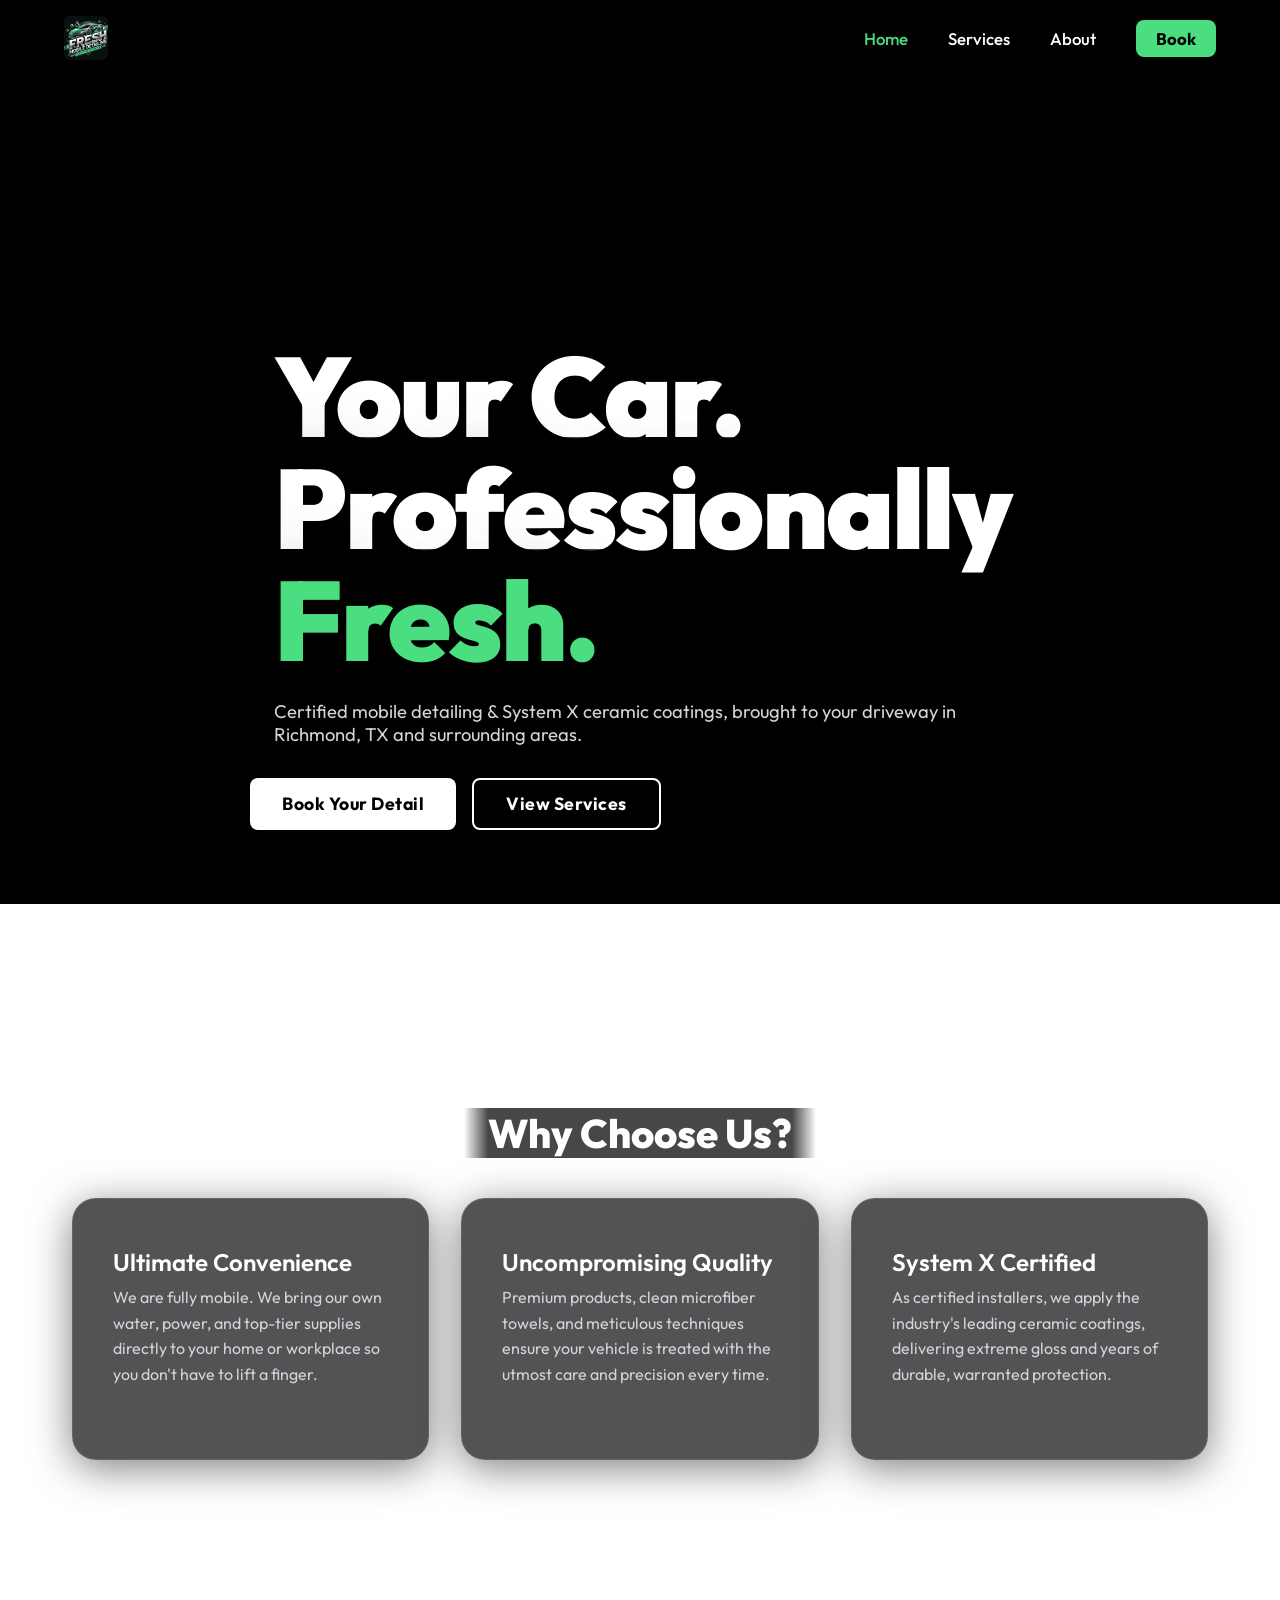
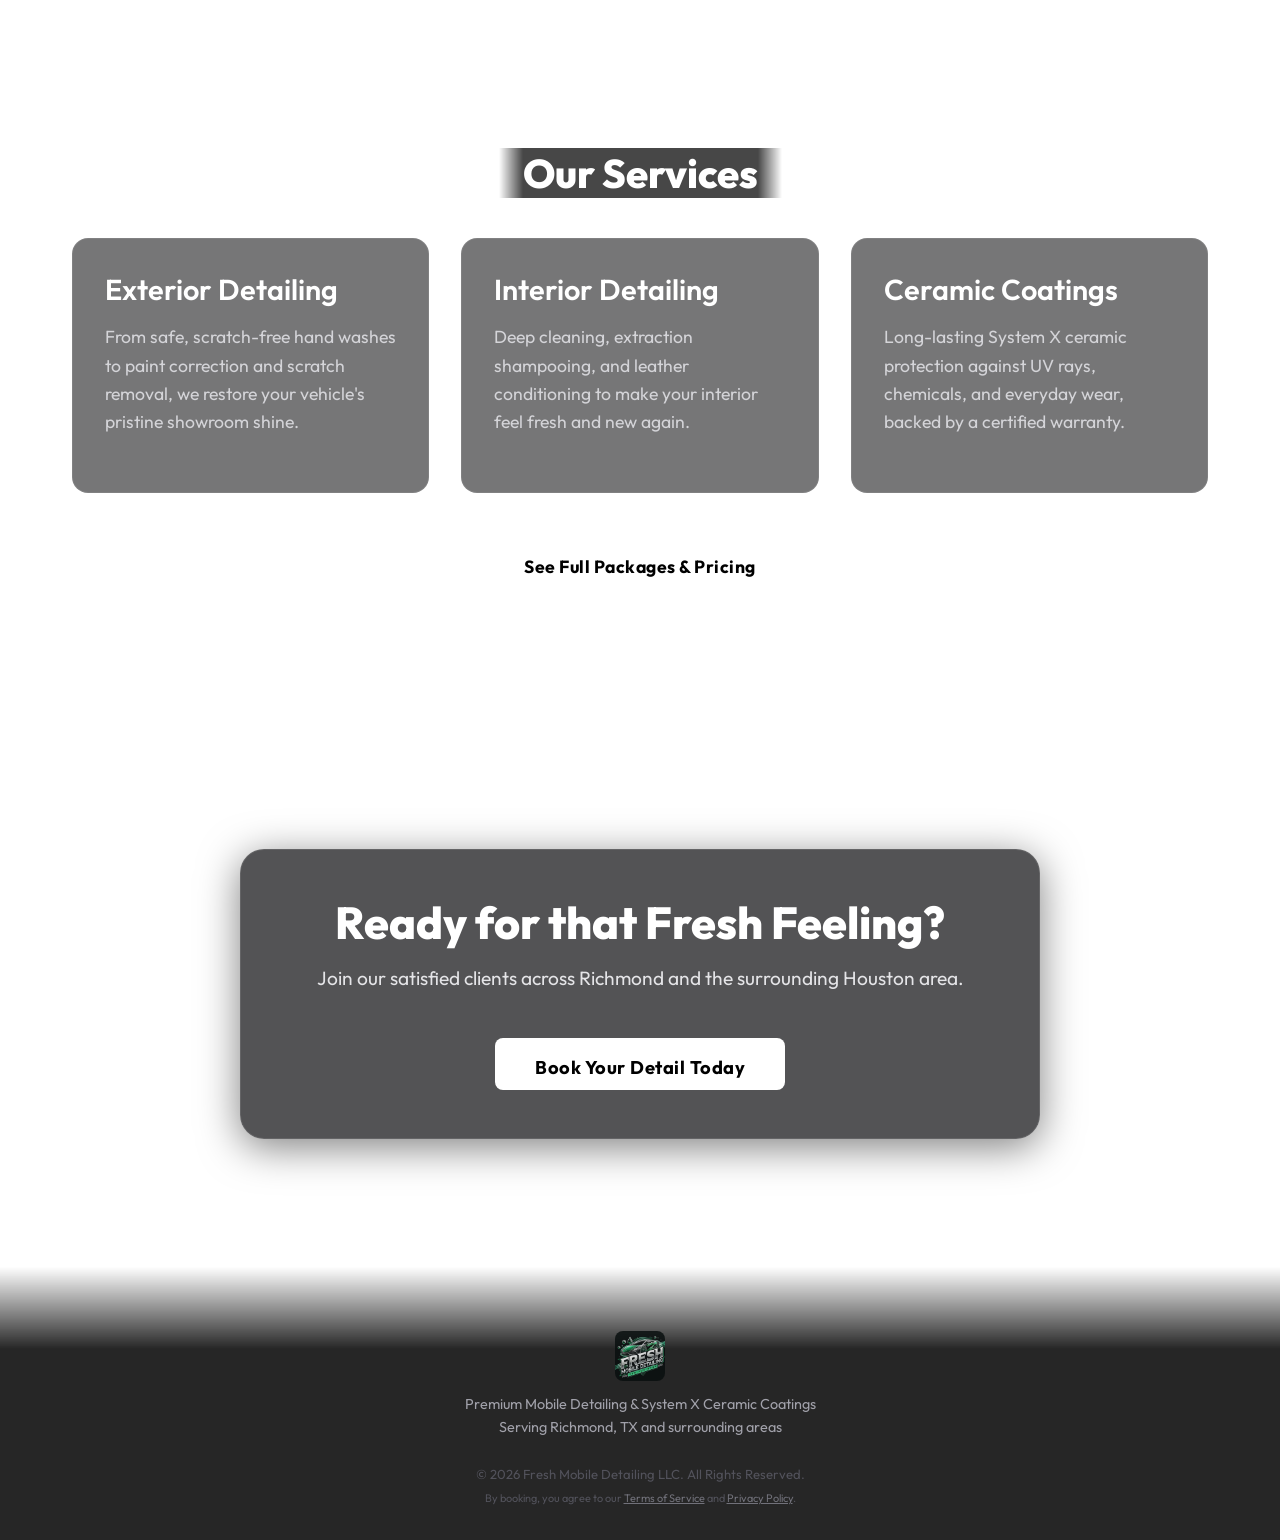
==== index.html @ 8d5e96d8 "Initial commit of Fresh Mobile Detailing" ====
<!DOCTYPE html>
<html lang="en">
<head>
    <meta charset="UTF-8">
    <meta name="viewport" content="width=device-width, initial-scale=1.0">
    <title>Fresh Mobile Detailing | Auto Detailing Richmond, Katy, Sugar Land & Houston TX</title>
    <meta name="description" content="Premium Mobile Detailing Services in Richmond, Katy, Sugar Land, and Greater Houston, TX. Certified with SYSTEM X Ceramic Coating. We bring the full car wash experience to you.">
    <meta name="keywords" content="Mobile Detailing, Auto Detailing, Car Wash, Richmond TX, Katy TX, Sugar Land TX, Houston, System X, Ceramic Coating, Interior Detailing, Paint Correction">
    <link rel="stylesheet" href="styles.css">
    <link rel="preconnect" href="https://fonts.googleapis.com">
    <link rel="preconnect" href="https://fonts.gstatic.com" crossorigin>
    <link href="https://fonts.googleapis.com/css2?family=Outfit:wght@300;400;500;600;800;900&display=swap" rel="stylesheet">
</head>
<body>
    <div class="video-container">
        <video autoplay muted loop playsinline id="bg-video">
            <source src="assets/FRESH-JAY.mp4" type="video/mp4">
        </video>
        <div class="overlay"></div>
    </div>

    <nav class="navbar">
        <a href="index.html" class="logo">
            <img src="assets/FRESH.jpg" alt="Fresh Mobile Detailing Logo" class="logo-img">
        </a>
        <button class="hamburger" aria-label="Toggle navigation" aria-expanded="false">
            <span></span><span></span><span></span>
        </button>
        <ul class="nav-links">
            <li><a href="index.html" class="active">Home</a></li>
            <li><a href="services.html">Services</a></li>
            <li><a href="about.html">About</a></li>
            <li><a href="contact.html" class="nav-cta">Book</a></li>
        </ul>
    </nav>

    <main class="main-content">
        <!-- HERO -->
        <section class="hero hero-cinematic">
            <div class="hero-content">
                <h1 class="hero-title"><span class="line-halo">Your Car.<br>Professionally<br><span class="hero-accent">Fresh.</span></span></h1>
                <p class="hero-sub"><span class="line-halo">Certified mobile detailing &amp; System X ceramic coatings, brought to your driveway in Richmond, TX and surrounding areas.</span></p>
                <div class="hero-actions">
                    <a href="contact.html" class="cta-button">Book Your Detail</a>
                    <a href="services.html" class="cta-button outline">View Services</a>
                </div>
            </div>
        </section>

        <!-- Why Choose Us -->
        <section class="content-section">
            <div class="page-container">
                <div class="title-wrapper"><h2 class="section-title"><span class="line-halo">Why Choose Us?</span></h2></div>
                <div class="grid-container">
                    <div class="glass-card info-card">
                        <h3 class="service-title">Ultimate Convenience</h3>
                        <p class="service-desc">We are fully mobile. We bring our own water, power, and top-tier supplies directly to your home or workplace so you don't have to lift a finger.</p>
                    </div>
                    <div class="glass-card info-card">
                        <h3 class="service-title">Uncompromising Quality</h3>
                        <p class="service-desc">Premium products, clean microfiber towels, and meticulous techniques ensure your vehicle is treated with the utmost care and precision every time.</p>
                    </div>
                    <div class="glass-card info-card">
                        <h3 class="service-title">System X Certified</h3>
                        <p class="service-desc">As certified installers, we apply the industry's leading ceramic coatings, delivering extreme gloss and years of durable, warranted protection.</p>
                    </div>
                </div>
            </div>
        </section>

        <!-- Services Preview -->
        <section class="content-section">
            <div class="page-container">
                <div class="title-wrapper"><h2 class="section-title"><span class="line-halo">Our Services</span></h2></div>
                <div class="grid-container">
                    <div class="service-card">
                        <h3 class="service-title" style="font-size:1.8rem;margin-bottom:1rem;">Exterior Detailing</h3>
                        <p class="service-desc" style="font-size:1.1rem;">From safe, scratch-free hand washes to paint correction and scratch removal, we restore your vehicle's pristine showroom shine.</p>
                    </div>
                    <div class="service-card">
                        <h3 class="service-title" style="font-size:1.8rem;margin-bottom:1rem;">Interior Detailing</h3>
                        <p class="service-desc" style="font-size:1.1rem;">Deep cleaning, extraction shampooing, and leather conditioning to make your interior feel fresh and new again.</p>
                    </div>
                    <div class="service-card">
                        <h3 class="service-title" style="font-size:1.8rem;margin-bottom:1rem;">Ceramic Coatings</h3>
                        <p class="service-desc" style="font-size:1.1rem;">Long-lasting System X ceramic protection against UV rays, chemicals, and everyday wear, backed by a certified warranty.</p>
                    </div>
                </div>
                <div style="text-align:center;margin-top:3rem;">
                    <a href="services.html" class="cta-button" style="padding:1.2rem 2.5rem;">See Full Packages &amp; Pricing</a>
                </div>
            </div>
        </section>

        <!-- CTA Banner -->
        <section class="content-section">
            <div class="page-container" style="text-align:center;">
                <div class="glass-card" style="max-width:800px;margin:0 auto;">
                    <h2 class="title" style="font-size:2.8rem;margin-bottom:1.2rem;">Ready for that Fresh Feeling?</h2>
                    <p class="subtitle">Join our satisfied clients across Richmond and the surrounding Houston area.</p>
                    <a href="contact.html" class="cta-button" style="font-size:1.15rem;padding:1.1rem 2.5rem;margin-top:1rem;display:inline-block;">Book Your Detail Today</a>
                </div>
            </div>
        </section>
    </main>

    <footer>
        <div class="footer-inner">
            <div class="footer-brand">
                <img src="assets/FRESH.jpg" alt="Fresh Mobile Detailing" class="footer-logo">
                <p>Premium Mobile Detailing &amp; System X Ceramic Coatings<br>Serving Richmond, TX and surrounding areas</p>
            </div>

            <p class="footer-copy">&copy; 2026 Fresh Mobile Detailing LLC. All Rights Reserved.<br>
            <small>By booking, you agree to our <a href="terms.html">Terms of Service</a> and <a href="privacy.html">Privacy Policy</a>.</small></p>
        </div>
    </footer>

    <!-- Booking Modal -->
    <div class="modal-overlay" id="booking-modal">
        <div class="modal-content">
            <button class="modal-close">&times;</button>
            <h2 class="title" style="font-size:2rem;margin-bottom:1rem;">Book Your Detail</h2>
            <p style="margin-bottom:1.5rem;color:#e4e4e7;">Fill out the form or call <span style="color:var(--accent);font-weight:bold;">+1 (786) 205-9348</span></p>
            <form action="#" method="POST" class="booking-form">
                <div class="form-row">
                    <div class="form-group"><label>Full Name</label><input type="text" class="form-control" required></div>
                    <div class="form-group"><label>Phone Number</label><input type="tel" class="form-control" required></div>
                </div>
                <div class="form-group"><label>Email Address</label><input type="email" class="form-control" required></div>
                <div class="form-row">
                    <div class="form-group"><label>Vehicle Make &amp; Model</label><input type="text" class="form-control" required></div>
                    <div class="form-group"><label>Preferred Date</label><input type="date" class="form-control" required></div>
                </div>
                <div class="form-group">
                    <label>Requested Service</label>
                    <select id="modal-service" class="form-control" required>
                        <option value="" disabled selected>Select a package...</option>
                        <option value="wash_wax">Premium Wash &amp; Wax (From $120)</option>
                        <option value="interior">Full Interior Detail (From $150)</option>
                        <option value="combo">Full Inside &amp; Out (From $250)</option>
                        <option value="ceramic">System X Ceramic Coating (Quote)</option>
                        <option value="other">Other / Custom</option>
                    </select>
                </div>
                <button type="submit" class="cta-button" style="width:100%;border:none;cursor:pointer;margin-top:1.5rem;">Submit Request</button>
            </form>
        </div>
    </div>

    <script src="script.js"></script>
</body>
</html>
---- styles.css ----
:root {
    --primary: #ffffff;
    --accent: #4ade80;
    --accent-hover: #22c55e;
    --bg-overlay: rgba(0, 0, 0, 0.25); /* Lighter overlay — let the video live */
    --glass-bg: rgba(10, 10, 14, 0.70);
    --glass-border: rgba(255, 255, 255, 0.1);
    --font-main: 'Outfit', sans-serif;
}

* { margin: 0; padding: 0; box-sizing: border-box; }

body, html {
    font-family: var(--font-main);
    color: var(--primary);
    background-color: transparent;
    scroll-behavior: smooth;
    min-height: 100vh;
    display: flex;
    flex-direction: column;
}

body.bg-dark {
    background-color: #0f0f13;
    background-image: radial-gradient(circle at top right, rgba(74, 222, 128, 0.05), transparent 40%),
                      radial-gradient(circle at bottom left, rgba(255, 255, 255, 0.05), transparent 40%);
}

/* ===========================================================
   CONTENT SECTIONS — no more heavy dark bars.
   Sections are now fully transparent, letting the video show.
   Only a very soft inner shadow at the edges keeps it subtle.
   =========================================================== */
.content-section {
    width: 100%;
    padding: 5rem 0;
    margin: 0;
    display: flex;
    justify-content: center;
    background: transparent;
    position: relative;
}

/* ===========================================================
   LOCALIZED TEXT GLOW — the key technique.
   A pseudo-element places a radial dark halo directly behind
   the text/title only, fading to fully transparent outward.
   =========================================================== */
.section-title {
    font-size: 2.5rem;
    font-weight: 800;
    text-align: center;
    margin-bottom: 1rem;
    color: var(--primary);
    display: inline-block;
}

.page-title {
    font-size: 3rem;
    text-align: center;
    margin-bottom: 0.5rem;
    font-weight: 800;
    display: inline-block;
}

.page-subtitle {
    font-size: 1.2rem;
    text-align: center;
    color: #d4d4d8;
    margin-bottom: 1rem;
    display: inline-block;
}

/* Center the inline-block title elements in their parent */
.page-container > .page-title,
.page-container > .page-subtitle,
.content-section .section-title {
    display: inline-block;
}
/* Wrapper to center inline-block children */
.title-wrapper {
    width: 100%;
    text-align: center;
    margin-bottom: 0;
}

/* ===========================================================
   FIXED BACKGROUND VIDEO
   =========================================================== */
.video-container {
    position: fixed;
    top: 0;
    left: 0;
    width: 100vw;
    min-height: 100svh;
    z-index: -2;
    background: #000;
}
#bg-video {
    width: 100vw; height: 100svh; object-fit: cover;
}
.overlay {
    position: fixed;
    top: 0; left: 0; width: 100%; height: 100%;
    background: var(--bg-overlay);
    z-index: -1;
}

/* ===========================================================
   LOGO IMAGE IN NAVBAR
   =========================================================== */
.logo { text-decoration: none; display: flex; align-items: center; }
.logo-img {
    height: 44px;
    width: auto;
    object-fit: contain;
    border-radius: 6px;
    display: block;
}

/* ===========================================================
   NAVBAR — fix hamburger z-index and visibility
   =========================================================== */
.navbar {
    position: fixed; top: 0; left: 0; width: 100%;
    display: flex; justify-content: space-between; align-items: center;
    padding: 1rem 5% 1.5rem; /* extra bottom padding for the fade */
    background: transparent;
    border-bottom: none;
    z-index: 1000;
}
.navbar::before {
    content: '';
    position: absolute;
    top: 0; left: 0; width: 100%; height: 100%;
    background: rgba(0, 0, 0, 0.45);
    backdrop-filter: blur(14px);
    -webkit-backdrop-filter: blur(14px);
    mask-image: linear-gradient(to bottom, black 40%, transparent 100%);
    -webkit-mask-image: linear-gradient(to bottom, black 40%, transparent 100%);
    z-index: -1;
    pointer-events: none;
}
.hamburger {
    display: none;
    cursor: pointer;
    flex-direction: column;
    gap: 5px;
    background: none;
    border: none;
    padding: 6px;
    z-index: 1001;
}
.hamburger span { width: 25px; height: 3px; background: white; border-radius: 2px; transition: 0.3s; display: block; }

.nav-links { display: flex; gap: 2.5rem; list-style: none; }
.nav-links a {
    color: var(--primary); text-decoration: none; font-weight: 500; font-size: 1.05rem;
    transition: color 0.3s;
}
.nav-links a:hover, .nav-links a.active { color: var(--accent); }

.nav-links a.nav-cta {
    background: var(--accent);
    color: #000;
    padding: 0.5rem 1.25rem;
    border-radius: 8px;
    font-weight: 700;
    transition: background 0.2s, transform 0.2s;
}
.nav-links a.nav-cta:hover {
    background: var(--accent-hover, #22c55e);
    transform: translateY(-1px);
    color: #000;
}

/* ===========================================================
   MAIN CONTENT WRAPPERS
   =========================================================== */
.main-content {
    flex: 1;
    padding-top: 80px;
    display: flex; flex-direction: column; align-items: center;
    width: 100%;
}
.hero {
    flex: 1; display: flex; justify-content: center; align-items: center; padding: 20px;
    width: 100%; min-height: calc(100svh - 80px);
}
.page-container {
    width: 100%;
    max-width: 1200px;
    padding: 3rem 2rem;
}

/* ===========================================================
   GLASSMORPHISM CARDS — kept for actual content containers
   =========================================================== */
.glass-card {
    background: var(--glass-bg);
    backdrop-filter: blur(18px);
    -webkit-backdrop-filter: blur(18px);
    border: 1px solid var(--glass-border);
    border-radius: 24px;
    padding: 3rem 2.5rem;
    text-align: center;
    box-shadow: 0 8px 40px 0 rgba(0, 0, 0, 0.5);
    animation: fadeInUp 0.8s ease-out forwards;
}
.glass-card.hero-card { max-width: 600px; }
.glass-card.info-card { text-align: left; margin-bottom: 2rem; }

/* Service cards — clean, readable but not gimmicky */
.grid-container {
    display: grid;
    grid-template-columns: repeat(auto-fit, minmax(min(100%, 300px), 1fr));
    gap: 2rem;
    margin-top: 1.5rem;
}
.service-card {
    background: rgba(6, 6, 9, 0.55);
    border: 1px solid rgba(255,255,255,0.08);
    backdrop-filter: blur(10px);
    -webkit-backdrop-filter: blur(10px);
    border-radius: 16px;
    padding: 2rem;
    text-align: left;
    transition: transform 0.3s, border-color 0.3s, box-shadow 0.3s;
}
.service-card:hover {
    transform: translateY(-6px);
    border-color: var(--accent);
    box-shadow: 0 8px 30px rgba(74, 222, 128, 0.12);
}
.service-title { font-size: 1.5rem; font-weight: 600; margin-bottom: 0.5rem; color: var(--primary); }
.service-price { font-size: 1.25rem; font-weight: 800; margin-bottom: 1rem; color: var(--accent); }
.service-desc { color: #d4d4d8; line-height: 1.6; margin-bottom: 1.5rem; }
.service-list { list-style: none; color: #e4e4e7; margin-bottom: 1.5rem; }
.service-list li { margin-bottom: 0.5rem; padding-left: 1.5rem; position: relative; }
.service-list li::before { content: "✓"; color: var(--accent); position: absolute; left: 0; font-weight: bold; }

/* ===========================================================
   TYPOGRAPHY
   =========================================================== */
.badge { display: inline-block; padding: 6px 12px; background: rgba(255,255,255,0.1); border: 1px solid rgba(255,255,255,0.2); border-radius: 20px; font-size: 0.85rem; font-weight: 600; letter-spacing: 1px; text-transform: uppercase; margin-bottom: 1.5rem; }
.title { font-size: 3rem; font-weight: 800; line-height: 1.1; margin-bottom: 0.5rem; }
.subtitle { font-size: 1.2rem; color: #e4e4e7; margin-bottom: 2rem; }

/* Features */
.features { display: flex; flex-direction: column; gap: 1rem; margin-bottom: 2.5rem; }
.feature-item { display: flex; align-items: center; justify-content: center; gap: 0.5rem; font-size: 1.05rem; }

/* Buttons */
.cta-button { 
    display: inline-flex; 
    align-items: center; 
    justify-content: center; 
    height: 52px; 
    white-space: nowrap; 
    padding: 0 2rem; 
    background: var(--primary); 
    color: #000; 
    text-decoration: none; 
    border-radius: 8px; 
    font-weight: 700; 
    font-size: 1.1rem; 
    transition: all 0.3s ease; 
    text-align: center; 
    cursor: pointer; 
    border: none; 
    letter-spacing: 0.5px; 
}
.cta-button:hover { transform: translateY(-2px); background: #f4f4f5; box-shadow: 0 6px 20px rgba(255,255,255,0.3); }
.cta-button.outline { background: transparent; border: 2px solid var(--primary); color: var(--primary); }
.cta-button.outline:hover { background: var(--primary); color: #000; }

/* Lock background scrolling when modal is open */
body.no-scroll {
    overflow: hidden;
    height: 100vh;
}

/* ===========================================================
   FORMS & MODAL
   =========================================================== */
.form-row {
    display: flex;
    flex-direction: column;
    gap: 1.5rem;
}
@media (min-width: 768px) {
    .form-row { flex-direction: row; }
    .form-row > * { flex: 1; }
}
.booking-form {
    display: flex;
    flex-direction: column;
    gap: 1rem;
    text-align: left;
}
.form-group {
    display: flex;
    flex-direction: column;
    gap: 0.5rem;
}
.form-group label {
    font-size: 0.95rem;
    font-weight: 500;
    color: #e4e4e7;
}
.form-control {
    width: 100%;
    padding: 1rem;
    background: rgba(0, 0, 0, 0.5);
    border: 1px solid var(--glass-border);
    border-radius: 8px;
    color: var(--primary);
    font-family: var(--font-main);
    font-size: 1rem;
    transition: border-color 0.3s, background 0.3s;
}
.form-control:focus {
    outline: none;
    border-color: var(--accent);
    background: rgba(0, 0, 0, 0.7);
}
select.form-control {
    appearance: none;
    -webkit-appearance: none;
    background-image: url("data:image/svg+xml;charset=UTF-8,%3csvg xmlns='http://www.w3.org/2000/svg' viewBox='0 0 24 24' fill='none' stroke='white' stroke-width='2' stroke-linecap='round' stroke-linejoin='round'%3e%3cpolyline points='6 9 12 15 18 9'%3e%3c/polyline%3e%3c/svg%3e");
    background-repeat: no-repeat;
    background-position: right 1rem center;
    background-size: 1em;
}

.modal-overlay {
    position: fixed;
    top: 0; left: 0; width: 100%; height: 100%;
    background: rgba(0, 0, 0, 0.75);
    backdrop-filter: blur(10px);
    z-index: 1000;
    display: flex; justify-content: center; align-items: center;
    opacity: 0; visibility: hidden;
    transition: all 0.3s ease;
}
.modal-overlay.active { opacity: 1; visibility: visible; }
.modal-content {
    background: rgba(10, 10, 14, 0.88);
    border: 1px solid var(--glass-border);
    border-radius: 24px;
    padding: 2.5rem;
    width: 90%;
    max-width: 600px;
    max-height: 90vh;
    overflow-y: auto;
    position: relative;
    transform: translateY(20px);
    transition: all 0.35s cubic-bezier(0.34, 1.56, 0.64, 1);
    box-shadow: 0 24px 60px rgba(0,0,0,0.6);
}
.modal-overlay.active .modal-content { transform: translateY(0); }
.modal-close {
    position: absolute;
    top: 1.5rem; right: 1.5rem;
    background: transparent;
    border: none;
    color: var(--primary);
    font-size: 2rem;
    cursor: pointer;
    line-height: 1;
    opacity: 0.7;
    transition: opacity 0.2s;
}
.modal-close:hover { opacity: 1; }

/* ===========================================================
   FOOTER — new layout
   =========================================================== */
footer {
    position: relative;
    text-align: center;
    padding: 4rem 2rem 2rem;
    border-top: none;
    background: transparent;
}
footer::before {
    content: '';
    position: absolute;
    top: 0; left: 0; width: 100%; height: 100%;
    background: rgba(0,0,0,0.85);
    backdrop-filter: blur(10px);
    -webkit-backdrop-filter: blur(10px);
    mask-image: linear-gradient(to top, black 70%, transparent 100%);
    -webkit-mask-image: linear-gradient(to top, black 70%, transparent 100%);
    z-index: -1;
    pointer-events: none;
}
.footer-inner { max-width: 1000px; margin: 0 auto; display: flex; flex-direction: column; align-items: center; gap: 1.5rem; }
.footer-brand { display: flex; flex-direction: column; align-items: center; gap: 0.75rem; }
.footer-logo { height: 50px; width: auto; object-fit: contain; border-radius: 8px; opacity: 0.85; }
.footer-brand p { color: #a1a1aa; font-size: 0.9rem; line-height: 1.6; }
.footer-links { display: flex; flex-wrap: wrap; justify-content: center; gap: 1rem 2rem; }
.footer-links a { color: #a1a1aa; text-decoration: none; font-size: 0.9rem; transition: color 0.25s; }
.footer-links a:hover { color: var(--primary); }
.footer-copy { color: #52525b; font-size: 0.82rem; line-height: 1.7; }
.footer-copy a { color: #71717a; text-decoration: underline; }

/* ===========================================================
   CINEMATIC HERO
   =========================================================== */
.hero-cinematic, .hero-about {
    width: 100%;
    min-height: 100svh;
    display: flex;
    align-items: flex-end;
    padding: 0 6% 8%;
}
.hero-about {
    padding-bottom: 12%; /* Lift the about content slightly higher so the CTA is above fold */
}
.hero-content {
    max-width: 780px;
    position: relative;
}

/* Per-line halo — each line of text gets its own tight dark backing.
   Works by setting inline + box-decoration-break:clone so the background
   resets at every line break, accumulating only where characters live. */
.line-halo {
    display: inline;
    padding: 0 24px;
    background-color: transparent;
    background-image: linear-gradient(
        90deg, 
        transparent 0%, 
        rgba(0, 0, 0, 0.72) 24px, 
        rgba(0, 0, 0, 0.72) calc(100% - 24px), 
        transparent 100%
    );
    -webkit-box-decoration-break: clone;
    box-decoration-break: clone;
    line-height: inherit;
    border-radius: 0;
}

/* Stats row: each individual stat block gets its own pill */
.stat-halo {
    background: rgba(0, 0, 0, 0.65);
    padding: 0.5rem 1rem;
    border-radius: 8px;
    backdrop-filter: blur(4px);
}
.hero-eyebrow {
    font-size: 0.85rem;
    font-weight: 600;
    letter-spacing: 3px;
    text-transform: uppercase;
    color: var(--accent);
    margin-bottom: 1.5rem;
    position: relative;
    display: inline-block;
}
.hero-eyebrow::before {
    content: '';
    position: absolute;
    inset: -80% -200% -80% -80%;
    background: radial-gradient(ellipse at center left, rgba(0,0,0,0.6) 0%, transparent 70%);
    z-index: -1;
    pointer-events: none;
}
.hero-title {
    font-size: clamp(3.5rem, 9vw, 7rem);
    font-weight: 900;
    line-height: 1.0;
    letter-spacing: -2px;
    margin-bottom: 1.5rem;
    /* Soft shadow to keep text readable on any frame */
    text-shadow: 0 2px 40px rgba(0,0,0,0.6), 0 0 80px rgba(0,0,0,0.4);
}
.hero-accent { color: var(--accent); }
.hero-sub {
    font-size: 1.15rem;
    color: #d4d4d8;
    line-height: 1.25;
    margin-bottom: 2rem;
    text-shadow: 0 1px 12px rgba(0,0,0,0.8);
}
.hero-actions {
    display: flex;
    gap: 1rem;
    flex-wrap: wrap;
    margin-bottom: 3rem;
}
.hero-stats {
    display: flex;
    align-items: center;
    gap: 1.5rem;
    flex-wrap: wrap;
}
.stat { display: flex; flex-direction: column; }
.stat-number {
    font-size: 1.3rem;
    font-weight: 800;
    color: var(--primary);
    text-shadow: 0 1px 12px rgba(0,0,0,0.8);
}
.stat-label {
    font-size: 0.75rem;
    color: #a1a1aa;
    text-transform: uppercase;
    letter-spacing: 1px;
    text-shadow: 0 1px 8px rgba(0,0,0,0.8);
}
.stat-divider {
    width: 1px;
    height: 36px;
    background: rgba(255,255,255,0.2);
}

/* ===========================================================
   SERVICE CARD ACTIONS — side-by-side View Details + Book
   =========================================================== */
.service-card-actions {
    display: flex;
    gap: 0.75rem;
    margin-top: 1.5rem;
    flex-wrap: wrap;
}
.service-card-actions .cta-button {
    flex: 1;
    text-align: center;
    font-size: 0.95rem;
    padding: 0.75rem 1rem;
}
/* "View Details" ghost button */
.detail-btn {
    flex: 1;
    display: inline-flex;
    align-items: center;
    justify-content: center;
    height: 52px;
    white-space: nowrap;
    background: transparent;
    border: 1px solid var(--glass-border);
    color: var(--primary);
    font-family: var(--font-main);
    border-radius: 8px;
    padding: 0 1rem;
    font-size: 0.95rem;
    font-weight: 600;
    cursor: pointer;
    transition: all 0.2s;
}
.detail-btn:hover {
    border-color: var(--accent);
    background: rgba(74, 222, 128, 0.07);
    color: var(--accent);
}

/* ===========================================================
   SERVICE DETAIL MODAL content styles
   =========================================================== */
.svc-modal-title { margin-bottom: 0.25rem; }
.svc-modal-price { color: var(--accent); font-weight: 800; font-size: 1.2rem; margin-bottom: 1rem; }
.svc-modal-desc  { color: #d4d4d8; line-height: 1.7; margin-bottom: 1.25rem; }
.svc-modal-list  { list-style: none; margin-bottom: 1rem; }
.svc-modal-list li { padding: 0.4rem 0 0.4rem 1.5rem; position: relative; color: #e4e4e7; border-bottom: 1px solid rgba(255,255,255,0.05); }
.svc-modal-list li::before { content: '✓'; color: var(--accent); position: absolute; left: 0; font-weight: bold; }
.details-note {
    font-size: 0.85rem;
    color: #a1a1aa;
    font-style: italic;
    padding-top: 0.75rem;
    border-top: 1px solid var(--glass-border);
}

/* ===========================================================
   GOOGLE MAPS WRAPPER
   =========================================================== */
.map-wrapper {
    width: 100%;
    overflow: hidden;
    border-radius: 24px 24px 0 0;
    line-height: 0;
}
.map-wrapper iframe {
    filter: invert(92%) hue-rotate(180deg) brightness(0.85) contrast(1.05);
    display: block;
}


/* ===========================================================
   FEATURED CARD
   =========================================================== */
.service-card--featured {
    border-color: rgba(74,222,128,0.3);
    background: rgba(10, 18, 12, 0.65);
    position: relative;
}
.featured-badge {
    display: inline-block;
    font-size: 0.72rem;
    font-weight: 700;
    letter-spacing: 2px;
    text-transform: uppercase;
    color: var(--accent);
    border: 1px solid var(--accent);
    border-radius: 4px;
    padding: 3px 10px;
    margin-bottom: 0.75rem;
}

/* ===========================================================
   ABOUT PAGE — stat cards grid
   =========================================================== */
.about-grid {
    display: grid;
    grid-template-columns: 1fr 1fr;
    gap: 2rem;
    align-items: start;
}
.about-text-card { text-align: left; }
.about-stats-grid {
    display: grid;
    grid-template-columns: 1fr 1fr;
    gap: 1rem;
}
.stat-card {
    display: flex;
    flex-direction: column;
    align-items: center;
    justify-content: center;
    padding: 1.5rem 1rem;
    text-align: center;
    gap: 0.4rem;
}
.stat-big {
    font-size: 1.6rem;
    font-weight: 900;
    color: var(--accent);
    line-height: 1;
}
.stat-big-label {
    font-size: 0.78rem;
    color: #a1a1aa;
    text-transform: uppercase;
    letter-spacing: 1px;
}

/* Phone CTA on booking page */
.phone-cta {
    display: inline-block;
    font-size: 1.8rem;
    font-weight: 800;
    color: var(--accent);
    text-decoration: none;
    margin-top: 0.5rem;
    transition: opacity 0.2s;
    text-shadow: 0 2px 20px rgba(74,222,128,0.3);
}
.phone-cta:hover { opacity: 0.8; }

/* Card icon on info cards */
.card-icon {
    font-size: 1.5rem;
    margin-bottom: 0.75rem;
    color: var(--accent);
    opacity: 0.7;
}

/* ===========================================================
   MOBILE RESPONSIVENESS
   =========================================================== */
@media (max-width: 768px) {
    .content-section { padding: 3rem 0; }
    .page-container { padding: 1.5rem 1rem; }
    .glass-card { padding: 2rem 1.25rem; border-radius: 16px; width: 100%; }
    .service-card { padding: 1.5rem 1.25rem; border-radius: 14px; }
    .grid-container { gap: 1.25rem; }

    /* About grid stacks on mobile */
    .about-grid { grid-template-columns: 1fr; }
    .about-stats-grid { grid-template-columns: 1fr 1fr; }

    /* Force buttons to wrap on very small screens if they can't fit */
    .service-card-actions { flex-direction: column; }
    .service-card-actions .cta-button, .service-card-actions .detail-btn { width: 100%; }

    /* Hero cinematic adjusts to bottom-left layout */
    .hero-cinematic, .hero-about { padding: 0 5% 10%; align-items: flex-end; }
    .hero-about { padding-bottom: 25svh; }
    .hero-title { font-size: clamp(2.8rem, 12vw, 5rem); letter-spacing: -1px; }
    .hero-stats { gap: 1rem; }
    .stat-divider { height: 28px; }

    /* Hamburger MUST show */
    .hamburger { display: flex !important; }
    .nav-links {
        position: fixed;
        top: 0; left: 0;
        width: 100%; height: 100svh;
        background: rgba(5, 5, 8, 0.98);
        backdrop-filter: blur(20px);
        flex-direction: column;
        align-items: center;
        justify-content: center;
        gap: 2.5rem;
        border: none;
        z-index: 999;
        opacity: 0;
        visibility: hidden;
        transform: translateY(-10px);
        transition: opacity 0.3s ease, transform 0.3s ease, visibility 0.3s;
    }
    .nav-links.active { 
        opacity: 1; 
        visibility: visible; 
        transform: translateY(0); 
    }
    .nav-links a { font-size: 1.5rem; font-weight: 700; }
    .hamburger.active span:nth-child(1) { transform: rotate(45deg) translate(5px, 5px); }
    .hamburger.active span:nth-child(2) { opacity: 0; }
    .hamburger.active span:nth-child(3) { transform: rotate(-45deg) translate(6px, -6px); }

    .title { font-size: 2.2rem; }
    .page-title { font-size: 2.2rem; }
    .section-title { font-size: 2rem; }

    .hero-actions { flex-direction: column; }
    .hero-actions .cta-button { text-align: center; }

    .footer-links { gap: 0.75rem 1.5rem; }
}

@keyframes fadeInUp {
    from { opacity: 0; transform: translateY(20px); }
    to { opacity: 1; transform: translateY(0); }
}

@media (min-width: 1024px) {
    .services-grid-2x2 {
        grid-template-columns: 1fr 1fr;
    }
}
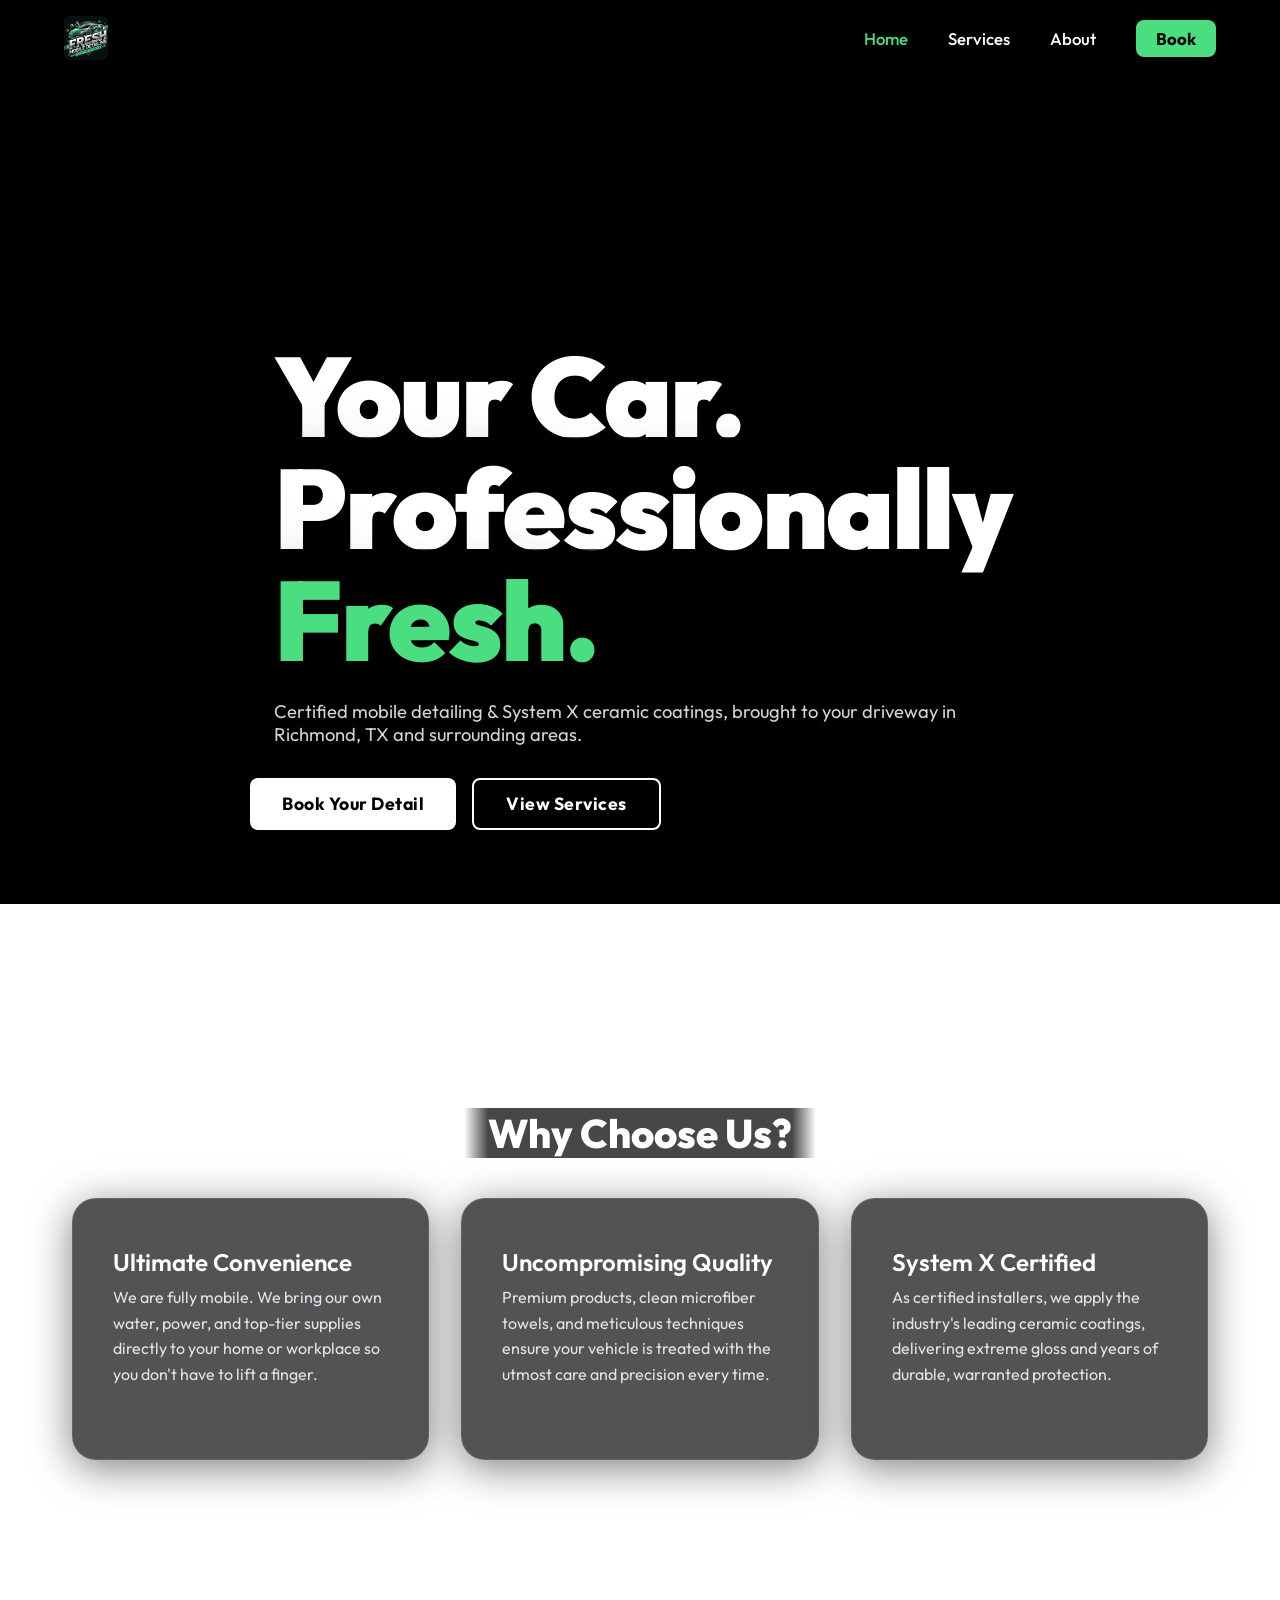
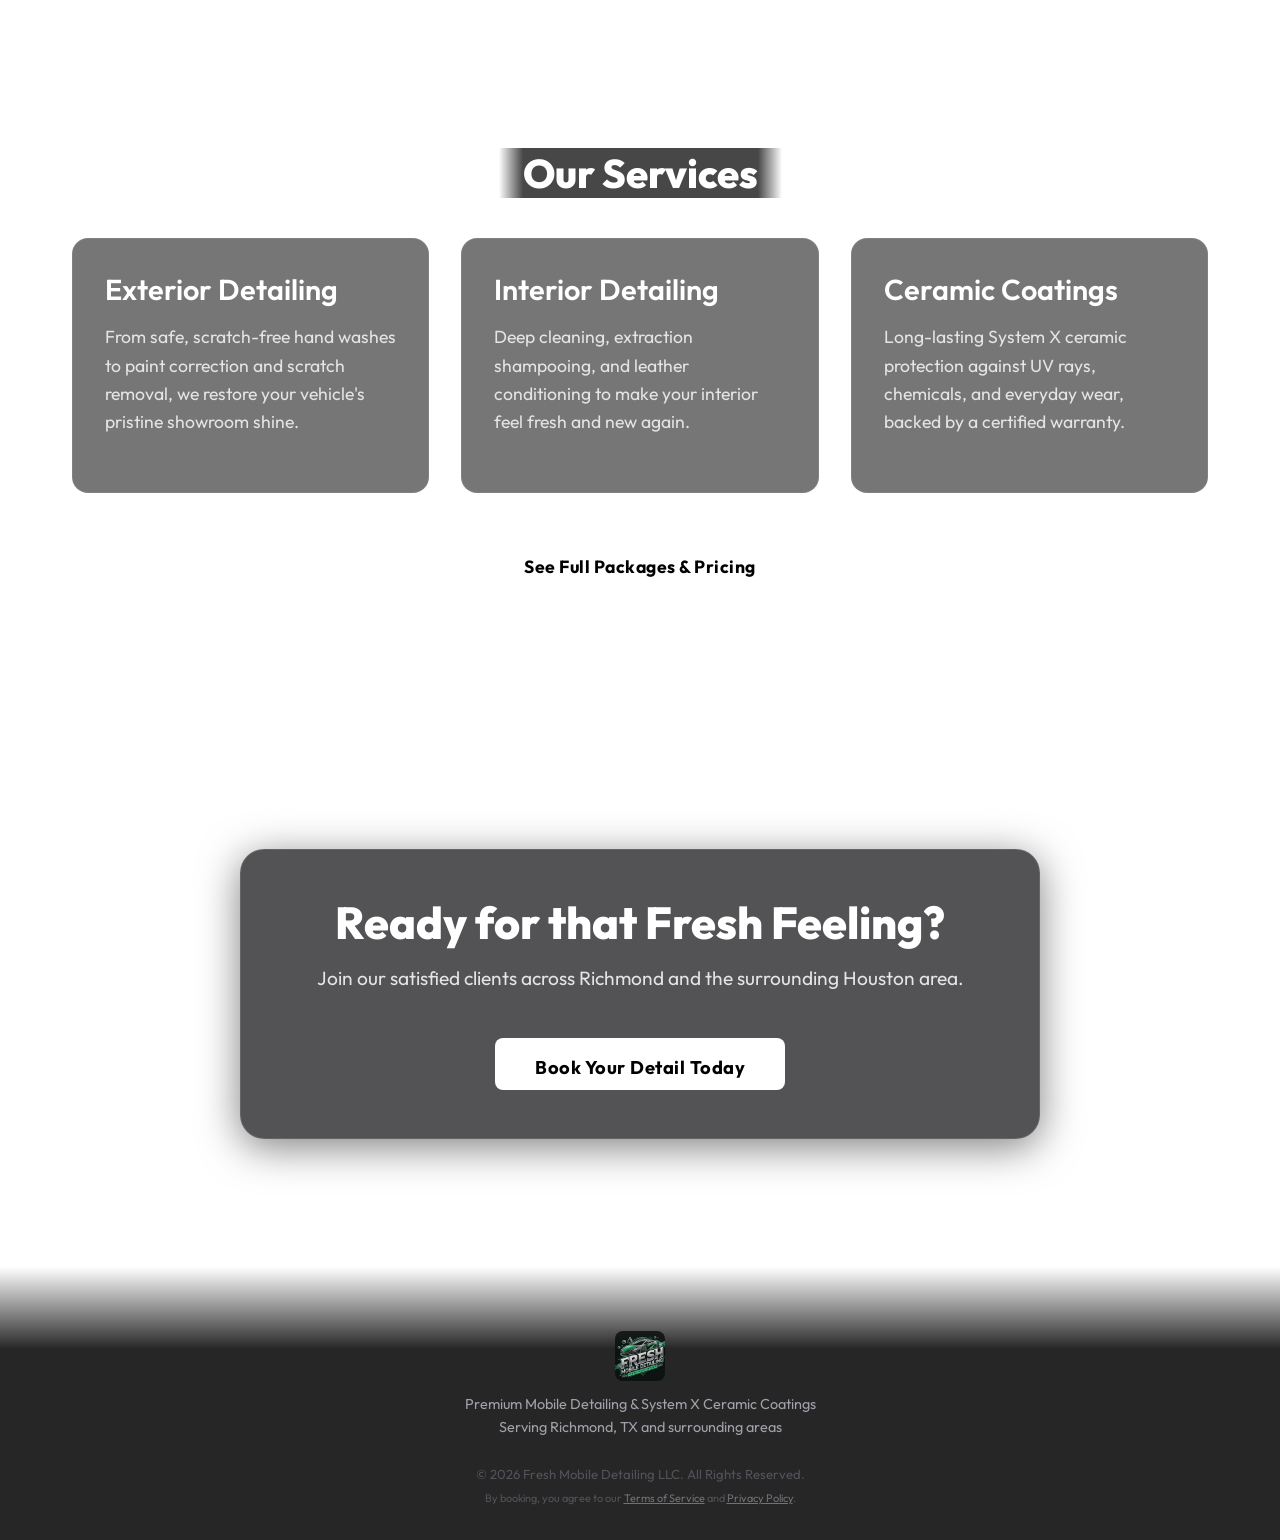
==== commit c8d69b4e: "Full audit cleanup: rename contact→book, remove dead CSS, fix Lighthouse (robots.txt, sitemap, font " ====
--- a/index.html
+++ b/index.html
@@ -9,7 +9,8 @@
     <link rel="stylesheet" href="styles.css">
     <link rel="preconnect" href="https://fonts.googleapis.com">
     <link rel="preconnect" href="https://fonts.gstatic.com" crossorigin>
-    <link href="https://fonts.googleapis.com/css2?family=Outfit:wght@300;400;500;600;800;900&display=swap" rel="stylesheet">
+    <link rel="preload" as="style" href="https://fonts.googleapis.com/css2?family=Outfit:wght@300;400;500;600;800;900&display=swap" onload="this.onload=null;this.rel='stylesheet'">
+    <noscript><link rel="stylesheet" href="https://fonts.googleapis.com/css2?family=Outfit:wght@300;400;500;600;800;900&display=swap"></noscript>
 </head>
 <body>
     <div class="video-container">
@@ -21,7 +22,7 @@
 
     <nav class="navbar">
         <a href="index.html" class="logo">
-            <img src="assets/FRESH.jpg" alt="Fresh Mobile Detailing Logo" class="logo-img">
+            <img src="assets/FRESH.jpg" alt="Fresh Mobile Detailing Logo" class="logo-img" width="44" height="44">
         </a>
         <button class="hamburger" aria-label="Toggle navigation" aria-expanded="false">
             <span></span><span></span><span></span>
@@ -30,7 +31,7 @@
             <li><a href="index.html" class="active">Home</a></li>
             <li><a href="services.html">Services</a></li>
             <li><a href="about.html">About</a></li>
-            <li><a href="contact.html" class="nav-cta">Book</a></li>
+            <li><a href="book.html" class="nav-cta">Book</a></li>
         </ul>
     </nav>
 
@@ -41,7 +42,7 @@
                 <h1 class="hero-title"><span class="line-halo">Your Car.<br>Professionally<br><span class="hero-accent">Fresh.</span></span></h1>
                 <p class="hero-sub"><span class="line-halo">Certified mobile detailing &amp; System X ceramic coatings, brought to your driveway in Richmond, TX and surrounding areas.</span></p>
                 <div class="hero-actions">
-                    <a href="contact.html" class="cta-button">Book Your Detail</a>
+                    <a href="book.html" class="cta-button">Book Your Detail</a>
                     <a href="services.html" class="cta-button outline">View Services</a>
                 </div>
             </div>
@@ -98,7 +99,7 @@
                 <div class="glass-card" style="max-width:800px;margin:0 auto;">
                     <h2 class="title" style="font-size:2.8rem;margin-bottom:1.2rem;">Ready for that Fresh Feeling?</h2>
                     <p class="subtitle">Join our satisfied clients across Richmond and the surrounding Houston area.</p>
-                    <a href="contact.html" class="cta-button" style="font-size:1.15rem;padding:1.1rem 2.5rem;margin-top:1rem;display:inline-block;">Book Your Detail Today</a>
+                    <a href="book.html" class="cta-button" style="font-size:1.15rem;padding:1.1rem 2.5rem;margin-top:1rem;display:inline-block;">Book Your Detail Today</a>
                 </div>
             </div>
         </section>
--- a/styles.css
+++ b/styles.css
@@ -207,7 +207,6 @@
     box-shadow: 0 8px 40px 0 rgba(0, 0, 0, 0.5);
     animation: fadeInUp 0.8s ease-out forwards;
 }
-.glass-card.hero-card { max-width: 600px; }
 .glass-card.info-card { text-align: left; margin-bottom: 2rem; }
 
 /* Service cards — clean, readable but not gimmicky */
@@ -234,7 +233,7 @@
 }
 .service-title { font-size: 1.5rem; font-weight: 600; margin-bottom: 0.5rem; color: var(--primary); }
 .service-price { font-size: 1.25rem; font-weight: 800; margin-bottom: 1rem; color: var(--accent); }
-.service-desc { color: #d4d4d8; line-height: 1.6; margin-bottom: 1.5rem; }
+.service-desc { color: #e4e4e7; line-height: 1.6; margin-bottom: 1.5rem; }
 .service-list { list-style: none; color: #e4e4e7; margin-bottom: 1.5rem; }
 .service-list li { margin-bottom: 0.5rem; padding-left: 1.5rem; position: relative; }
 .service-list li::before { content: "✓"; color: var(--accent); position: absolute; left: 0; font-weight: bold; }
@@ -247,7 +246,6 @@
 .subtitle { font-size: 1.2rem; color: #e4e4e7; margin-bottom: 2rem; }
 
 /* Features */
-.features { display: flex; flex-direction: column; gap: 1rem; margin-bottom: 2.5rem; }
 .feature-item { display: flex; align-items: center; justify-content: center; gap: 0.5rem; font-size: 1.05rem; }
 
 /* Buttons */
@@ -399,9 +397,6 @@
 .footer-brand { display: flex; flex-direction: column; align-items: center; gap: 0.75rem; }
 .footer-logo { height: 50px; width: auto; object-fit: contain; border-radius: 8px; opacity: 0.85; }
 .footer-brand p { color: #a1a1aa; font-size: 0.9rem; line-height: 1.6; }
-.footer-links { display: flex; flex-wrap: wrap; justify-content: center; gap: 1rem 2rem; }
-.footer-links a { color: #a1a1aa; text-decoration: none; font-size: 0.9rem; transition: color 0.25s; }
-.footer-links a:hover { color: var(--primary); }
 .footer-copy { color: #52525b; font-size: 0.82rem; line-height: 1.7; }
 .footer-copy a { color: #71717a; text-decoration: underline; }
 
@@ -443,31 +438,7 @@
     border-radius: 0;
 }
 
-/* Stats row: each individual stat block gets its own pill */
-.stat-halo {
-    background: rgba(0, 0, 0, 0.65);
-    padding: 0.5rem 1rem;
-    border-radius: 8px;
-    backdrop-filter: blur(4px);
-}
-.hero-eyebrow {
-    font-size: 0.85rem;
-    font-weight: 600;
-    letter-spacing: 3px;
-    text-transform: uppercase;
-    color: var(--accent);
-    margin-bottom: 1.5rem;
-    position: relative;
-    display: inline-block;
-}
-.hero-eyebrow::before {
-    content: '';
-    position: absolute;
-    inset: -80% -200% -80% -80%;
-    background: radial-gradient(ellipse at center left, rgba(0,0,0,0.6) 0%, transparent 70%);
-    z-index: -1;
-    pointer-events: none;
-}
+
 .hero-title {
     font-size: clamp(3.5rem, 9vw, 7rem);
     font-weight: 900;
@@ -610,43 +581,6 @@
     margin-bottom: 0.75rem;
 }
 
-/* ===========================================================
-   ABOUT PAGE — stat cards grid
-   =========================================================== */
-.about-grid {
-    display: grid;
-    grid-template-columns: 1fr 1fr;
-    gap: 2rem;
-    align-items: start;
-}
-.about-text-card { text-align: left; }
-.about-stats-grid {
-    display: grid;
-    grid-template-columns: 1fr 1fr;
-    gap: 1rem;
-}
-.stat-card {
-    display: flex;
-    flex-direction: column;
-    align-items: center;
-    justify-content: center;
-    padding: 1.5rem 1rem;
-    text-align: center;
-    gap: 0.4rem;
-}
-.stat-big {
-    font-size: 1.6rem;
-    font-weight: 900;
-    color: var(--accent);
-    line-height: 1;
-}
-.stat-big-label {
-    font-size: 0.78rem;
-    color: #a1a1aa;
-    text-transform: uppercase;
-    letter-spacing: 1px;
-}
-
 /* Phone CTA on booking page */
 .phone-cta {
     display: inline-block;
@@ -660,13 +594,7 @@
 }
 .phone-cta:hover { opacity: 0.8; }
 
-/* Card icon on info cards */
-.card-icon {
-    font-size: 1.5rem;
-    margin-bottom: 0.75rem;
-    color: var(--accent);
-    opacity: 0.7;
-}
+
 
 /* ===========================================================
    MOBILE RESPONSIVENESS
@@ -679,8 +607,6 @@
     .grid-container { gap: 1.25rem; }
 
     /* About grid stacks on mobile */
-    .about-grid { grid-template-columns: 1fr; }
-    .about-stats-grid { grid-template-columns: 1fr 1fr; }
 
     /* Force buttons to wrap on very small screens if they can't fit */
     .service-card-actions { flex-direction: column; }
@@ -729,7 +655,7 @@
     .hero-actions { flex-direction: column; }
     .hero-actions .cta-button { text-align: center; }
 
-    .footer-links { gap: 0.75rem 1.5rem; }
+
 }
 
 @keyframes fadeInUp {
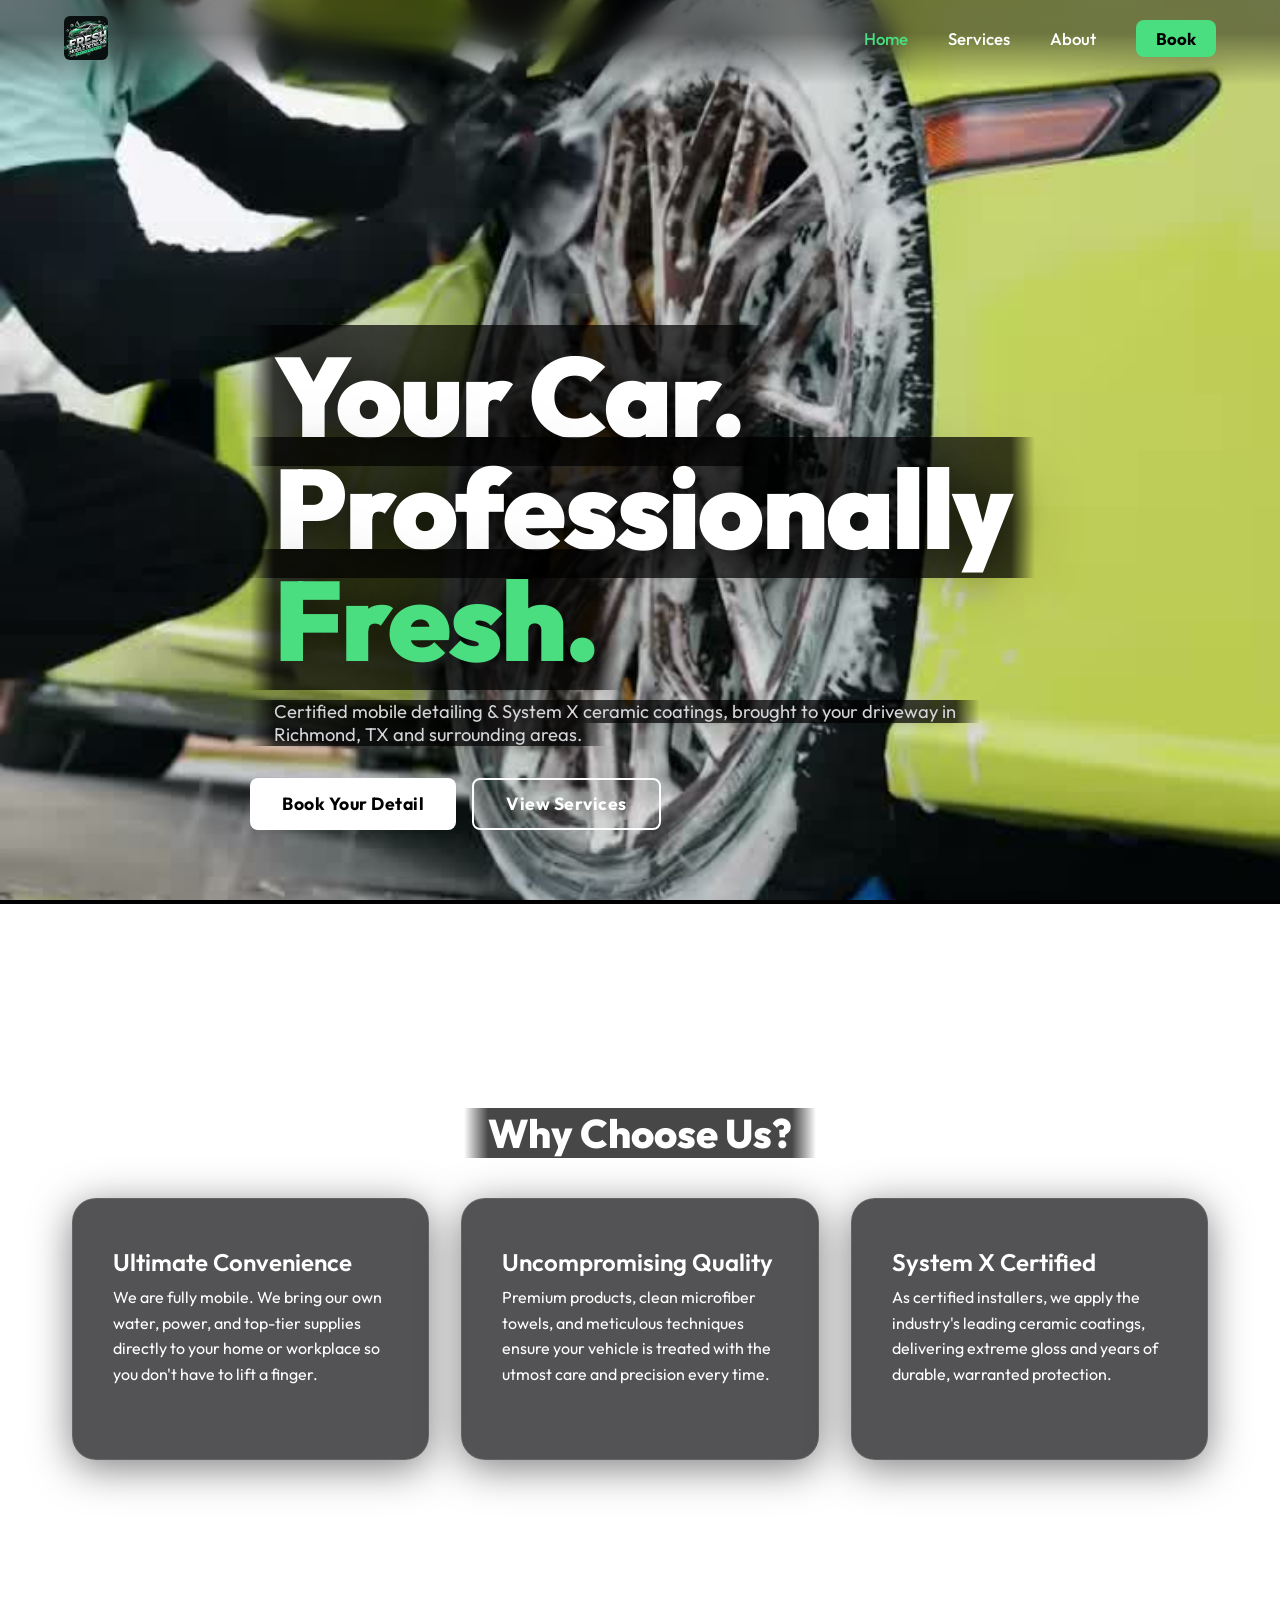
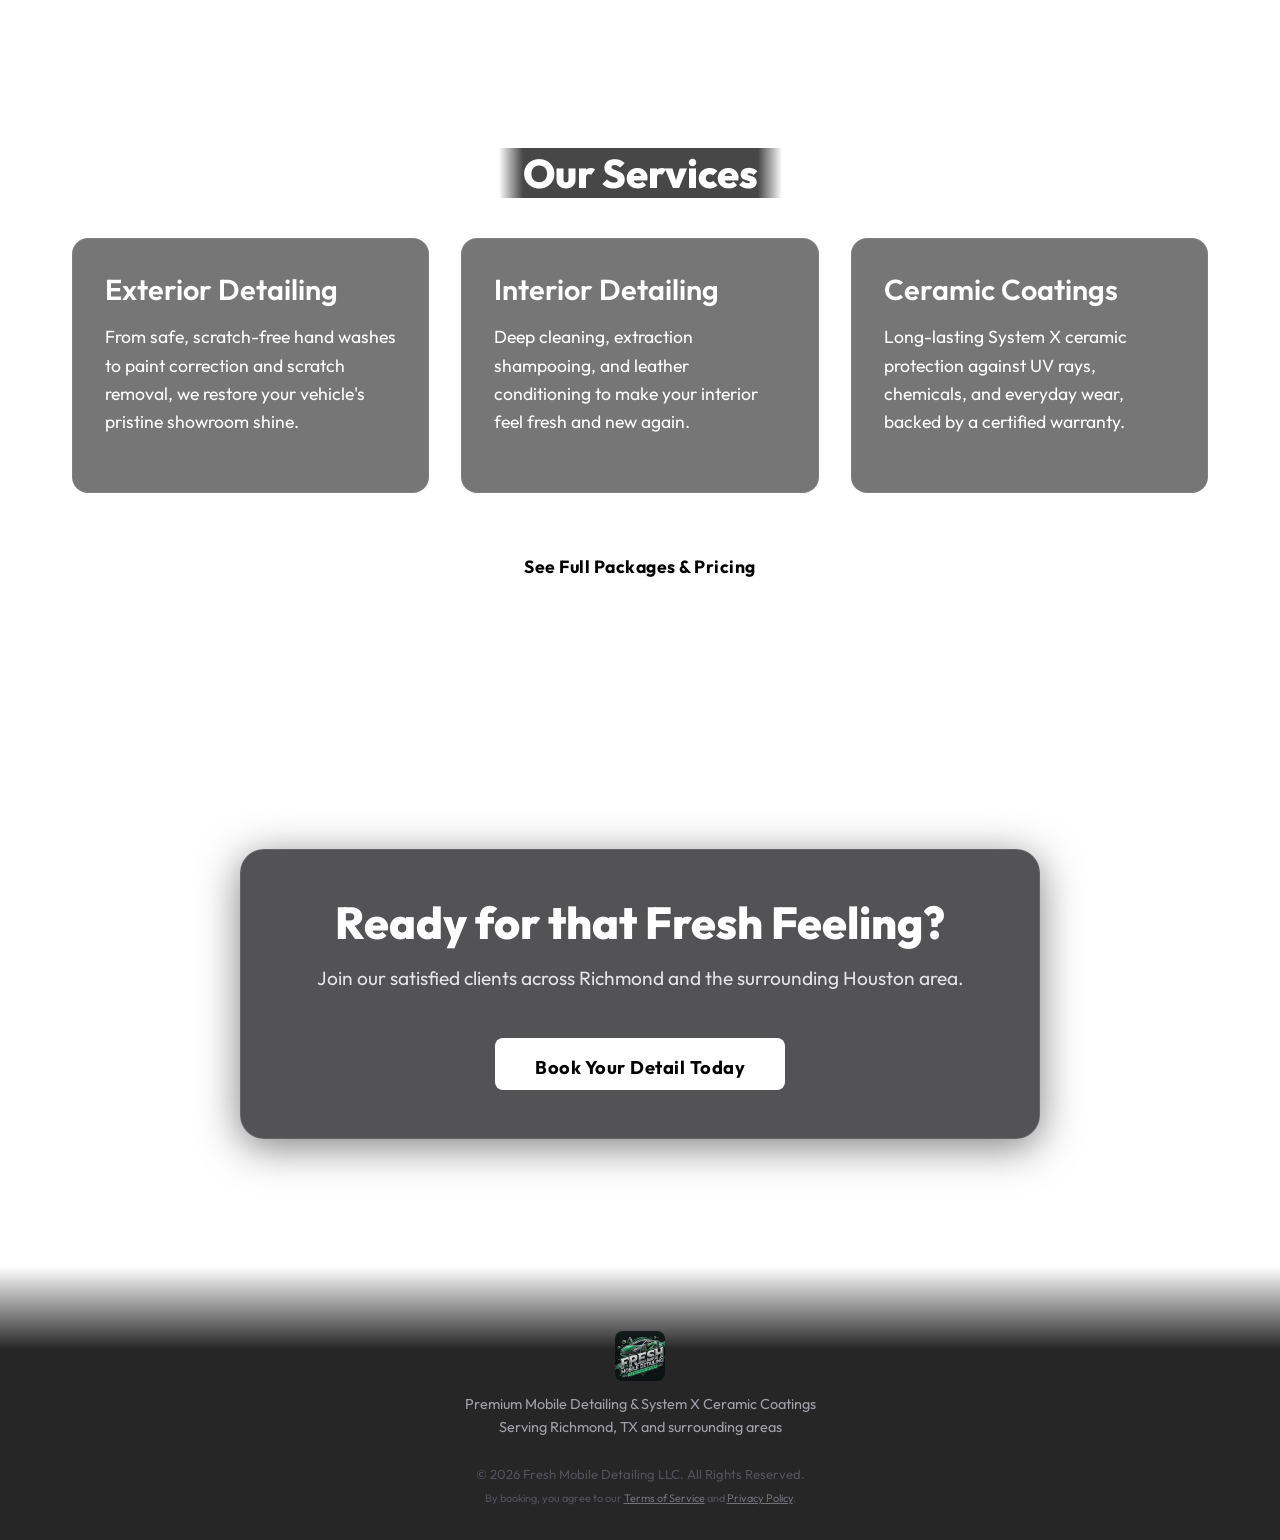
==== commit f23ebe49: "Fix mobile spacing, iOS Safari video autoplay fixes, add video posters, and setup Google Sheets book" ====
--- a/index.html
+++ b/index.html
@@ -11,10 +11,12 @@
     <link rel="preconnect" href="https://fonts.gstatic.com" crossorigin>
     <link rel="preload" as="style" href="https://fonts.googleapis.com/css2?family=Outfit:wght@300;400;500;600;800;900&display=swap" onload="this.onload=null;this.rel='stylesheet'">
     <noscript><link rel="stylesheet" href="https://fonts.googleapis.com/css2?family=Outfit:wght@300;400;500;600;800;900&display=swap"></noscript>
+    <link rel="canonical" href="https://fresh-mobile-detailing.pages.dev/">
+    <link rel="apple-touch-icon" href="assets/FRESH.jpg">
 </head>
 <body>
     <div class="video-container">
-        <video autoplay muted loop playsinline id="bg-video">
+        <video autoplay muted loop playsinline preload="auto" poster="assets/FRESH-JAY-poster.jpg" id="bg-video" onloadedmetadata="this.muted=true;this.play();">
             <source src="assets/FRESH-JAY.mp4" type="video/mp4">
         </video>
         <div class="overlay"></div>
--- a/styles.css
+++ b/styles.css
@@ -233,10 +233,16 @@
 }
 .service-title { font-size: 1.5rem; font-weight: 600; margin-bottom: 0.5rem; color: var(--primary); }
 .service-price { font-size: 1.25rem; font-weight: 800; margin-bottom: 1rem; color: var(--accent); }
-.service-desc { color: #e4e4e7; line-height: 1.6; margin-bottom: 1.5rem; }
+.service-desc { color: #ffffff; line-height: 1.6; margin-bottom: 1.5rem; }
 .service-list { list-style: none; color: #e4e4e7; margin-bottom: 1.5rem; }
 .service-list li { margin-bottom: 0.5rem; padding-left: 1.5rem; position: relative; }
 .service-list li::before { content: "✓"; color: var(--accent); position: absolute; left: 0; font-weight: bold; }
+
+/* Fix iOS phone number link styling globally */
+a[href^="tel"] {
+    color: inherit;
+    text-decoration: none;
+}
 
 /* ===========================================================
    TYPOGRAPHY
@@ -600,11 +606,16 @@
    MOBILE RESPONSIVENESS
    =========================================================== */
 @media (max-width: 768px) {
-    .content-section { padding: 3rem 0; }
-    .page-container { padding: 1.5rem 1rem; }
-    .glass-card { padding: 2rem 1.25rem; border-radius: 16px; width: 100%; }
-    .service-card { padding: 1.5rem 1.25rem; border-radius: 14px; }
-    .grid-container { gap: 1.25rem; }
+    .content-section { padding: 2rem 0; }
+    .page-container { padding: 1rem 0.5rem; }
+    .glass-card { padding: 1.25rem 1rem; border-radius: 16px; width: 100%; }
+    .service-card { padding: 1.25rem 1rem; border-radius: 14px; }
+    .grid-container { gap: 1rem; }
+
+    .form-row { gap: 0.75rem; }
+    .booking-form { gap: 0.75rem; }
+    .form-group { gap: 0.25rem; }
+    .form-control { padding: 0.75rem; }
 
     /* About grid stacks on mobile */
 
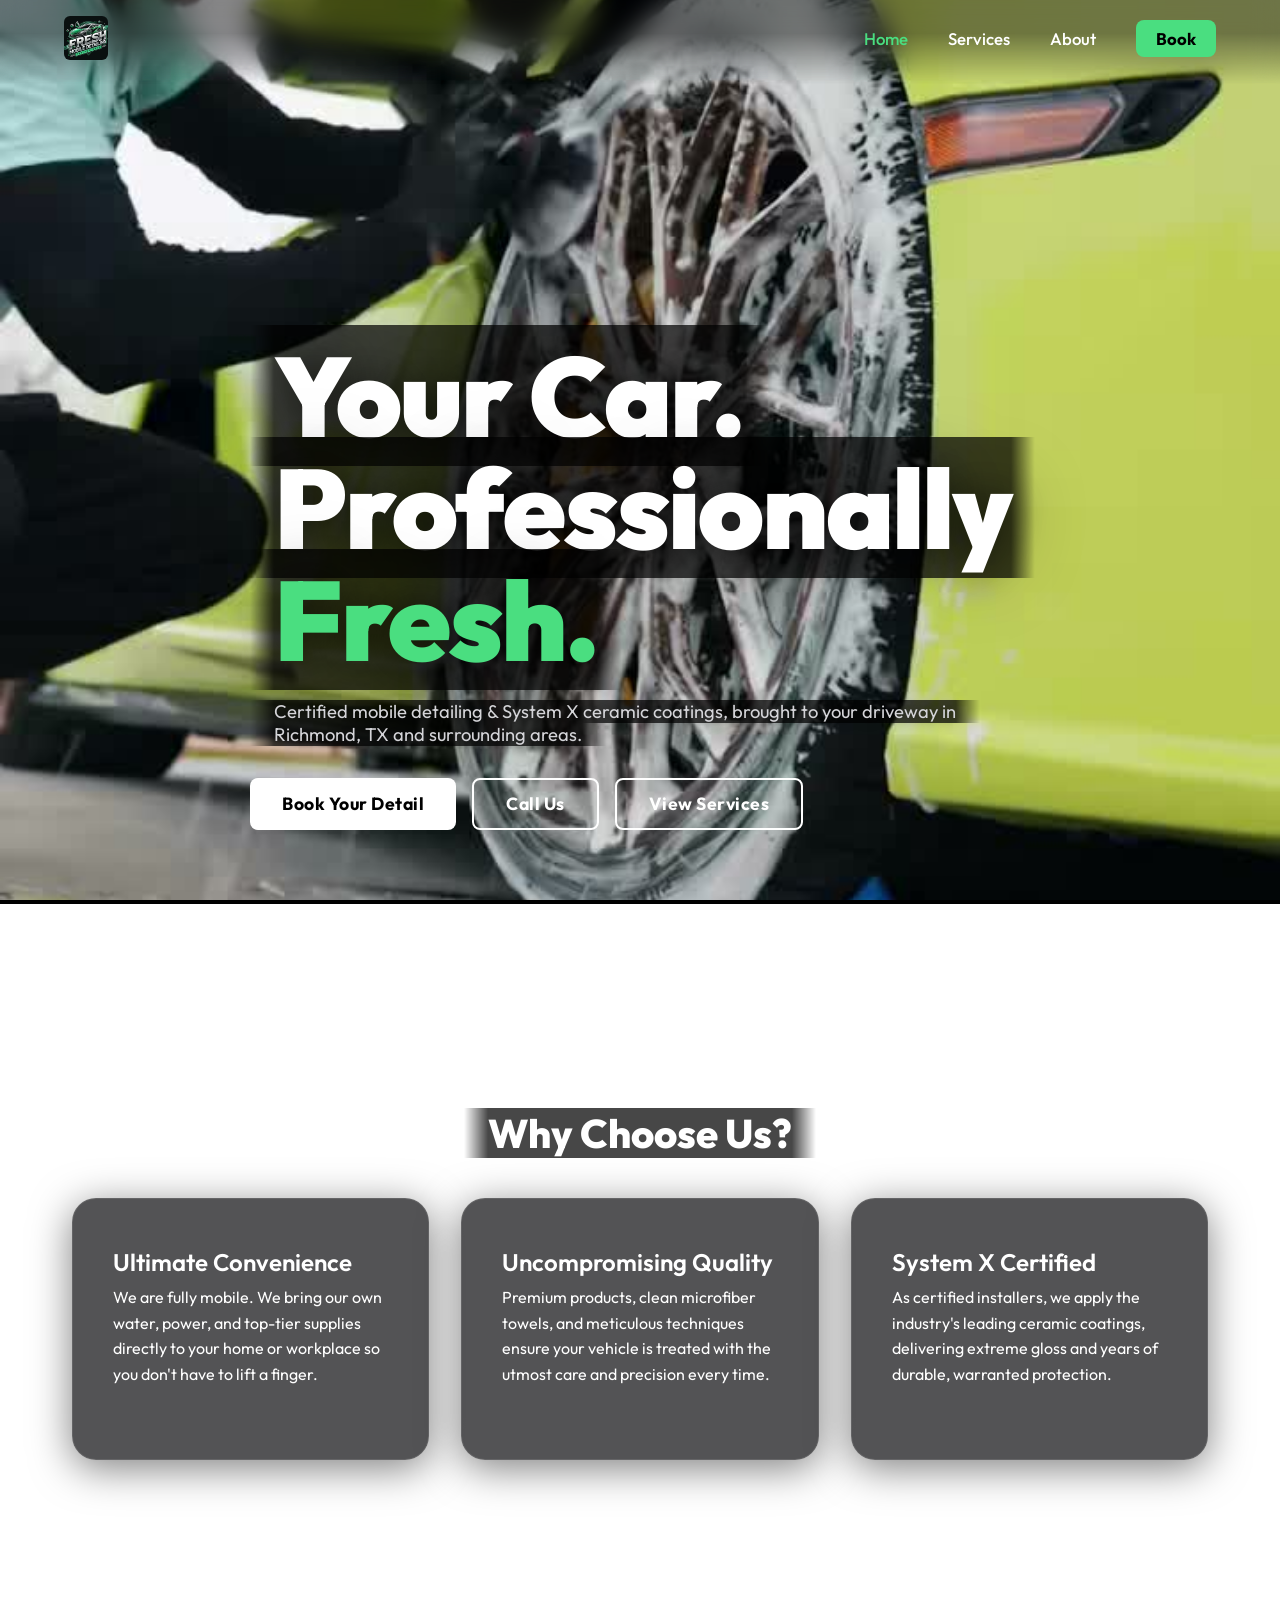
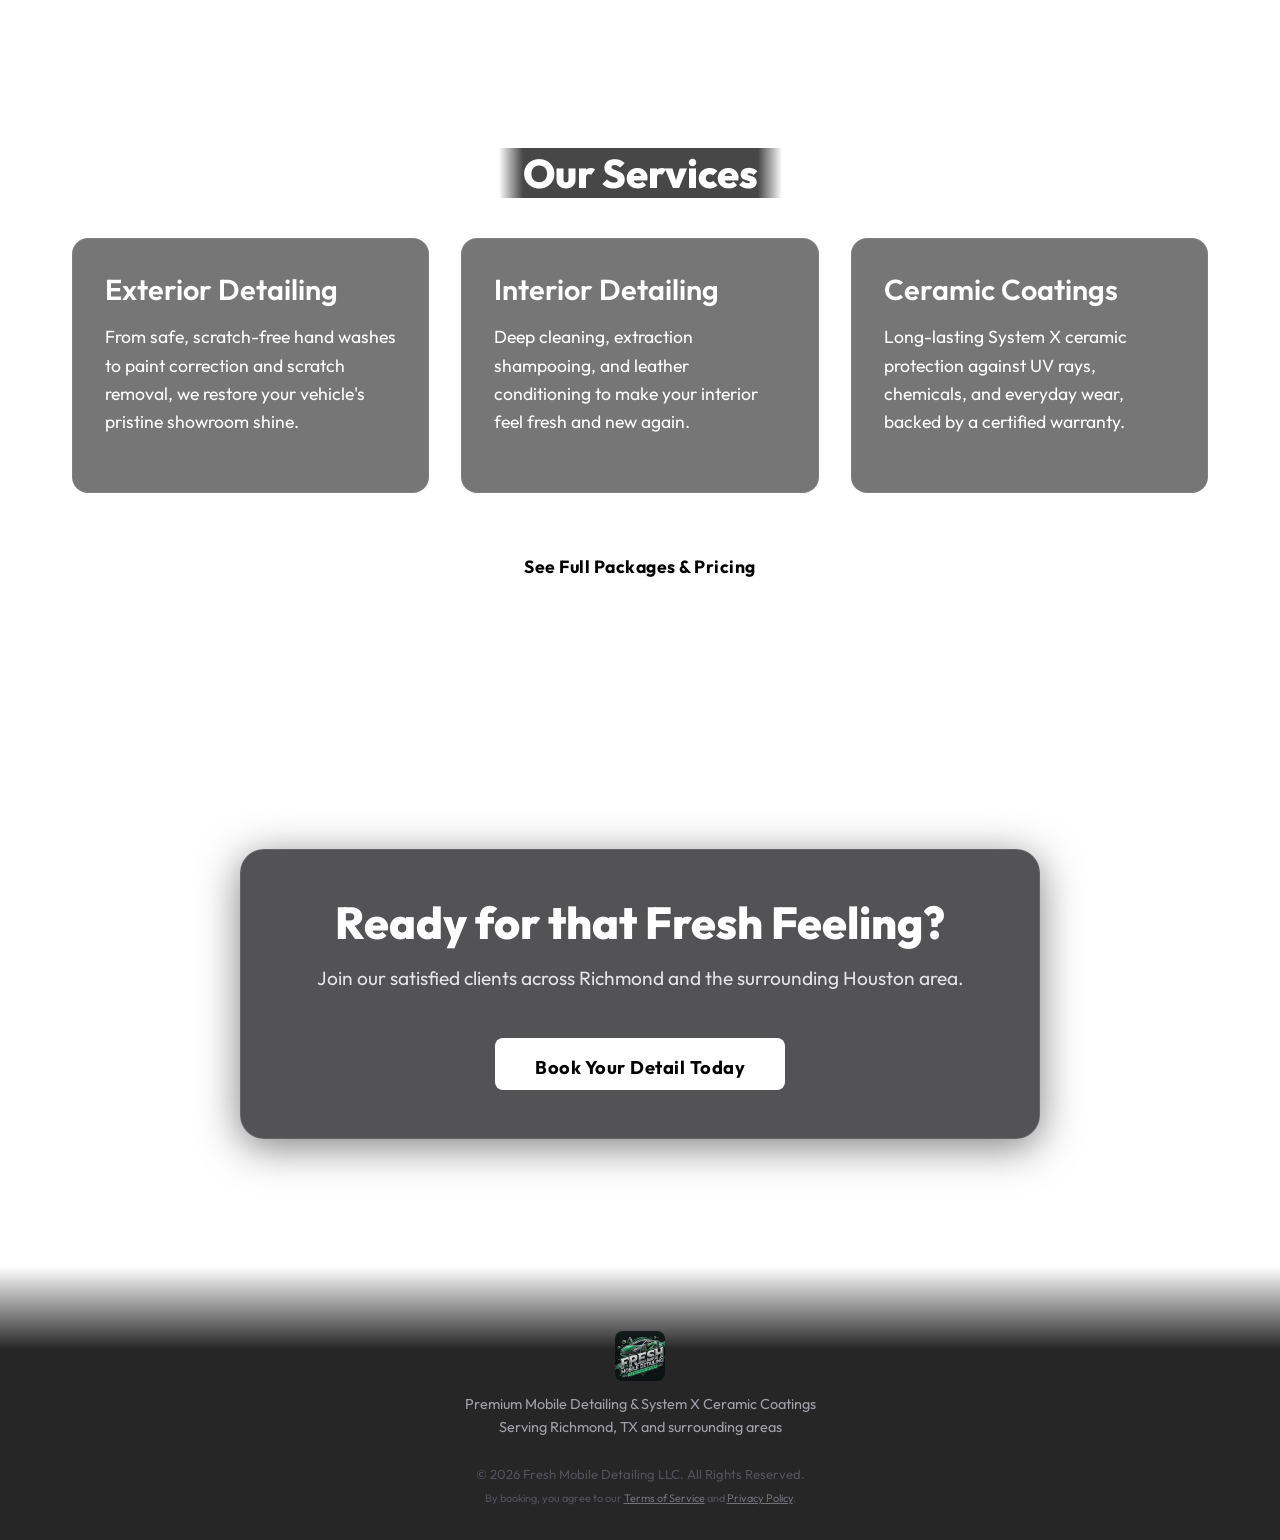
==== commit d0bbd630: "Add Call CTA side by side with Book CTA in hero sections" ====
--- a/index.html
+++ b/index.html
@@ -45,6 +45,7 @@
                 <p class="hero-sub"><span class="line-halo">Certified mobile detailing &amp; System X ceramic coatings, brought to your driveway in Richmond, TX and surrounding areas.</span></p>
                 <div class="hero-actions">
                     <a href="book.html" class="cta-button">Book Your Detail</a>
+                    <a href="tel:+17862059348" class="cta-button outline">Call Us</a>
                     <a href="services.html" class="cta-button outline">View Services</a>
                 </div>
             </div>
